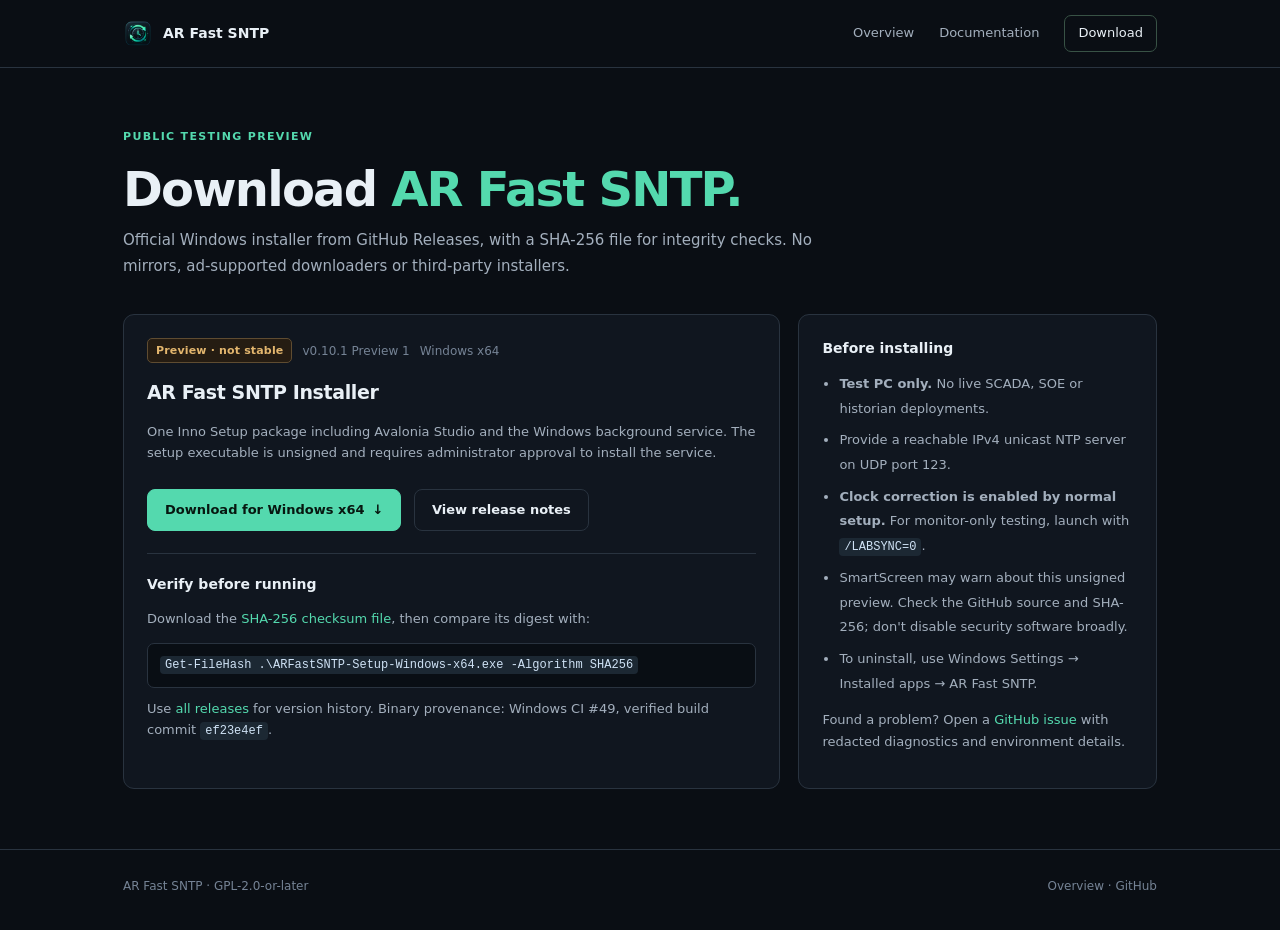
==== download.html @ f3bdbb34 "feat(site): polished responsive overview and direct-download page" ====
<!doctype html>
<html lang="en"><head><meta charset="utf-8"><meta name="viewport" content="width=device-width,initial-scale=1">
<meta name="theme-color" content="#0a0e14"><meta name="color-scheme" content="dark">
<meta name="description" content="Download AR Fast SNTP for Windows x64, verify the SHA-256 checksum, and see installation precautions.">
<title>Download — AR Fast SNTP</title><link rel="icon" href="assets/favicon/favicon.ico" sizes="any">
<link rel="icon" type="image/png" sizes="32x32" href="assets/favicon/favicon-32x32.png"><link rel="apple-touch-icon" href="assets/favicon/apple-touch-icon.png">
<link rel="manifest" href="assets/favicon/site.webmanifest"><link rel="stylesheet" href="site.css"></head><body>
<header class="site-header"><div class="shell header-inner"><a class="brand" href="./"><img src="assets/favicon/android-chrome-192x192.png" width="30" height="30" alt="">AR Fast SNTP</a>
<nav class="nav" aria-label="Main"><a href="./">Overview</a><a href="https://github.com/masarray/arfast-sntp#readme">Documentation</a><a href="download.html" aria-current="page" class="nav-download">Download</a></nav></div></header>
<main class="shell">
<div class="page-heading"><p class="eyebrow">Public testing preview</p><h1>Download <span>AR Fast SNTP.</span></h1><p class="lead">Official Windows installer from GitHub Releases, with a SHA-256 file for integrity checks. No mirrors, ad-supported downloaders or third-party installers.</p></div>
<div class="download-grid"><section class="download-panel" aria-labelledby="release">
<div class="release-meta"><span class="pill">Preview · not stable</span><span>v0.10.1 Preview 1</span><span>Windows x64</span></div>
<h2 id="release">AR Fast SNTP Installer</h2><p>One Inno Setup package including Avalonia Studio and the Windows background service. The setup executable is unsigned and requires administrator approval to install the service.</p>
<a class="btn primary" href="https://github.com/masarray/arfast-sntp/releases/download/v0.10.1-preview.1/ARFastSNTP-Setup-Windows-x64.exe" download>Download for Windows x64 <span aria-hidden="true">↓</span></a>
<a class="btn secondary" href="https://github.com/masarray/arfast-sntp/releases/tag/v0.10.1-preview.1">View release notes</a>
<div class="checksums"><h3>Verify before running</h3><p>Download the <a href="https://github.com/masarray/arfast-sntp/releases/download/v0.10.1-preview.1/ARFastSNTP-Setup-Windows-x64.exe.sha256">SHA-256 checksum file</a>, then compare its digest with:</p>
<pre><code>Get-FileHash .\ARFastSNTP-Setup-Windows-x64.exe -Algorithm SHA256</code></pre>
<p class="micro">Use <a href="https://github.com/masarray/arfast-sntp/releases">all releases</a> for version history. Binary provenance: Windows CI #49, verified build commit <code>ef23e4ef</code>.</p>
</div></section>
<aside class="info-panel"><h2>Before installing</h2>
<ul><li><strong>Test PC only.</strong> No live SCADA, SOE or historian deployments.</li>
<li>Provide a reachable IPv4 unicast NTP server on UDP port 123.</li>
<li><strong>Clock correction is enabled by normal setup.</strong> For monitor-only testing, launch with <code>/LABSYNC=0</code>.</li>
<li>SmartScreen may warn about this unsigned preview. Check the GitHub source and SHA-256; don't disable security software broadly.</li>
<li>To uninstall, use Windows Settings → Installed apps → AR Fast SNTP.</li>
</ul><p>Found a problem? Open a <a href="https://github.com/masarray/arfast-sntp/issues">GitHub issue</a> with redacted diagnostics and environment details.</p>
</aside></div></main>
<footer><div class="shell footer-inner"><span>AR Fast SNTP · GPL-2.0-or-later</span><span><a href="./">Overview</a> · <a href="https://github.com/masarray/arfast-sntp">GitHub</a></span></div></footer></body></html>
---- site.css ----
/* AR Fast SNTP public site — calm, compact, dependency-free */
:root{font-family:Inter,"Segoe UI",system-ui,sans-serif;color-scheme:dark;--bg:#0a0e14;--panel:#10161f;--layer:#151d27;--line:#29333f;--fg:#e9f0f6;--muted:#a3afbd;--faint:#758395;--accent:#54d9ae;--warn:#e3b66e;--r:11px}
*{box-sizing:border-box}html{scroll-behavior:smooth}body{margin:0;background:var(--bg);color:var(--fg);line-height:1.55;font-size:14px}button,input,a{font:inherit}a{color:inherit;text-decoration:none}a:focus-visible{outline:2px solid var(--accent);outline-offset:4px;border-radius:3px}img{max-width:100%}strong{font-weight:650}.shell{max-width:1090px;margin:auto;padding:0 28px}
.site-header{border-bottom:1px solid var(--line)}.header-inner{height:67px;display:flex;align-items:center;gap:25px}.brand{display:inline-flex;align-items:center;gap:10px;font-size:14px;font-weight:700;white-space:nowrap}.brand img{width:30px;height:30px;object-fit:contain}.nav{display:flex;align-items:center;gap:25px;margin-left:auto;font-size:13px;color:var(--muted)}.nav a:hover,.text-link:hover{color:var(--accent)}.nav a[aria-current=page]{color:var(--fg)}.nav .nav-download{border:1px solid #385245;color:var(--accent);padding:7px 13px;border-radius:7px}
.hero{display:grid;grid-template-columns:minmax(0,1fr) minmax(0,480px);gap:52px;align-items:center;padding:79px 0 75px}.eyebrow{font-size:11px;text-transform:uppercase;letter-spacing:.12em;font-weight:700;color:var(--accent);margin:0 0 17px}h1{font-size:clamp(31px,4.1vw,48px);font-weight:660;letter-spacing:-.037em;line-height:1.13;margin:0 0 21px}h1 span{color:var(--accent)}.lead{color:var(--muted);font-size:15px;line-height:1.7;margin:0;max-width:500px}.cta{display:flex;gap:12px;align-items:center;flex-wrap:wrap;margin:27px 0 17px}.btn{border-radius:8px;min-height:41px;display:inline-flex;align-items:center;justify-content:center;gap:8px;padding:10px 17px;font-size:13px;font-weight:650;border:1px solid var(--line);white-space:nowrap}.btn.primary{background:var(--accent);border-color:var(--accent);color:#071710}.btn.primary:hover{background:#77eac6;border-color:#77eac6}.btn.secondary{color:var(--fg);background:var(--panel)}.btn.secondary:hover{background:#1a2633;border-color:#607182}.micro{font-size:12px;color:var(--faint);margin:0}.safe{color:var(--warn)}.pill{display:inline-block;font-size:11px;color:var(--warn);border:1px solid #5f4c31;border-radius:5px;padding:3px 8px;background:#251c12;font-weight:650;letter-spacing:.015em}
.app-preview{border:1px solid #344353;border-radius:13px;background:#0d121a;box-shadow:0 24px 70px #0007;overflow:hidden;min-width:0}.preview-title{height:35px;padding:0 13px;border-bottom:1px solid #2a323d;display:flex;align-items:center;gap:8px;font-size:11px;color:#adb9c9}.preview-title img{width:16px;height:16px}.window-dots{margin-left:auto;font-size:10px;color:#697887;letter-spacing:.25em}.preview-content{padding:15px}.preview-top{display:flex;align-items:center;gap:9px;color:#8394a8;font-size:11px;margin-bottom:15px}.preview-time{font:650 14px Consolas,monospace;color:white}.divider{height:17px;border-left:1px solid #46515f;margin:0 3px}.green{color:var(--accent)}.prev-panel{background:var(--panel);border-radius:9px;padding:12px}.prev-panel h2{font-size:12px;font-weight:650;margin:0 0 11px}.preview-table{width:100%;border-collapse:collapse;text-align:left;font-size:10px;white-space:nowrap}.preview-table th{color:#9aafc7;background:#1a2531;font-weight:550;padding:9px 6px}.preview-table td{padding:11px 6px;border-bottom:1px solid #ffffff08}.preview-table tr:last-child td{border-bottom:0}.preview-table th:last-child,.preview-table td:last-child{text-align:right}.dot{display:inline-block;width:7px;height:7px;background:var(--accent);border-radius:50%;margin-right:4px}.preview-history{border-top:1px solid #263441;color:#879aaf;padding:10px 5px 1px;margin-top:13px;font-size:11px}
section.strip{border-top:1px solid var(--line);padding:36px 0 48px}h2.section-title{font-size:18px;letter-spacing:-.02em;font-weight:650;margin:0 0 20px}.features{display:grid;grid-template-columns:repeat(3,minmax(0,1fr));gap:20px}.feature{border-left:2px solid #2d4d44;padding:0 0 0 15px}.feature h3{font-size:14px;margin:0 0 7px;font-weight:650}.feature p{margin:0;color:var(--muted);font-size:13px}.fine-print{font-size:12px;color:var(--muted);border-top:1px solid var(--line);padding:20px 0;display:flex;gap:18px;align-items:flex-start}.fine-print p{margin:0}.warn-symbol{color:var(--warn);font-size:16px}
footer{border-top:1px solid var(--line);padding:27px 0 34px}.footer-inner{display:flex;flex-wrap:wrap;gap:14px;justify-content:space-between;color:var(--faint);font-size:12px}.footer-inner a:hover{color:var(--accent)}
.page-heading{padding:60px 0 35px;max-width:740px}.page-heading h1{margin-bottom:12px}.page-heading .lead{max-width:690px}.download-grid{display:grid;grid-template-columns:minmax(0,1.65fr) minmax(255px,.9fr);gap:18px;padding-bottom:60px}.download-panel,.info-panel{border:1px solid var(--line);background:var(--panel);border-radius:var(--r);padding:23px}.release-meta{display:flex;flex-wrap:wrap;gap:10px;align-items:center;color:var(--faint);font-size:12px}.download-panel h2{font-size:19px;font-weight:650;letter-spacing:-.02em;margin:15px 0 9px}.download-panel p,.info-panel p{color:var(--muted);font-size:13px;line-height:1.65}.download-panel .btn{margin-top:12px}.download-panel .secondary{margin-left:8px}.checksums{padding-top:20px;margin-top:22px;border-top:1px solid var(--line)}.checksums h3,.info-panel h2{font-size:14px;font-weight:650;margin:0 0 12px}.checksums code,.info-panel code{font-family:Consolas,monospace;font-size:12px;background:#1c2833;color:#cfe2f5;border-radius:4px;padding:2px 5px;overflow-wrap:anywhere}.checksums pre{margin:10px 0;padding:12px;background:#090e14;border:1px solid var(--line);border-radius:7px;overflow-x:auto;white-space:pre-wrap;color:#d7e5f0;font-size:12px}.info-panel ul{margin:0;padding-left:17px;color:var(--muted);font-size:13px;line-height:1.9}.info-panel li+li{margin-top:7px}.info-panel a,.checksums a{color:var(--accent)}
@media(max-width:900px){.hero{grid-template-columns:1fr;gap:35px;padding:60px 0}.app-preview{max-width:600px}.features{gap:13px}.download-grid{grid-template-columns:1fr}.info-panel{order:2}}
@media(max-width:650px){.shell{padding:0 18px}.header-inner{height:auto;min-height:61px;flex-wrap:wrap;padding-top:10px;padding-bottom:10px;gap:10px}.nav{gap:13px;font-size:12px}.nav .nav-download{padding:5px 8px}.hero{padding:48px 0}.features{grid-template-columns:1fr;gap:20px}.app-preview{overflow-x:auto}.preview-content{min-width:420px}.download-panel,.info-panel{padding:17px}.download-panel .btn{display:flex;width:100%}.download-panel .secondary{margin:9px 0 0}.page-heading{padding-top:47px}.fine-print{gap:10px}}
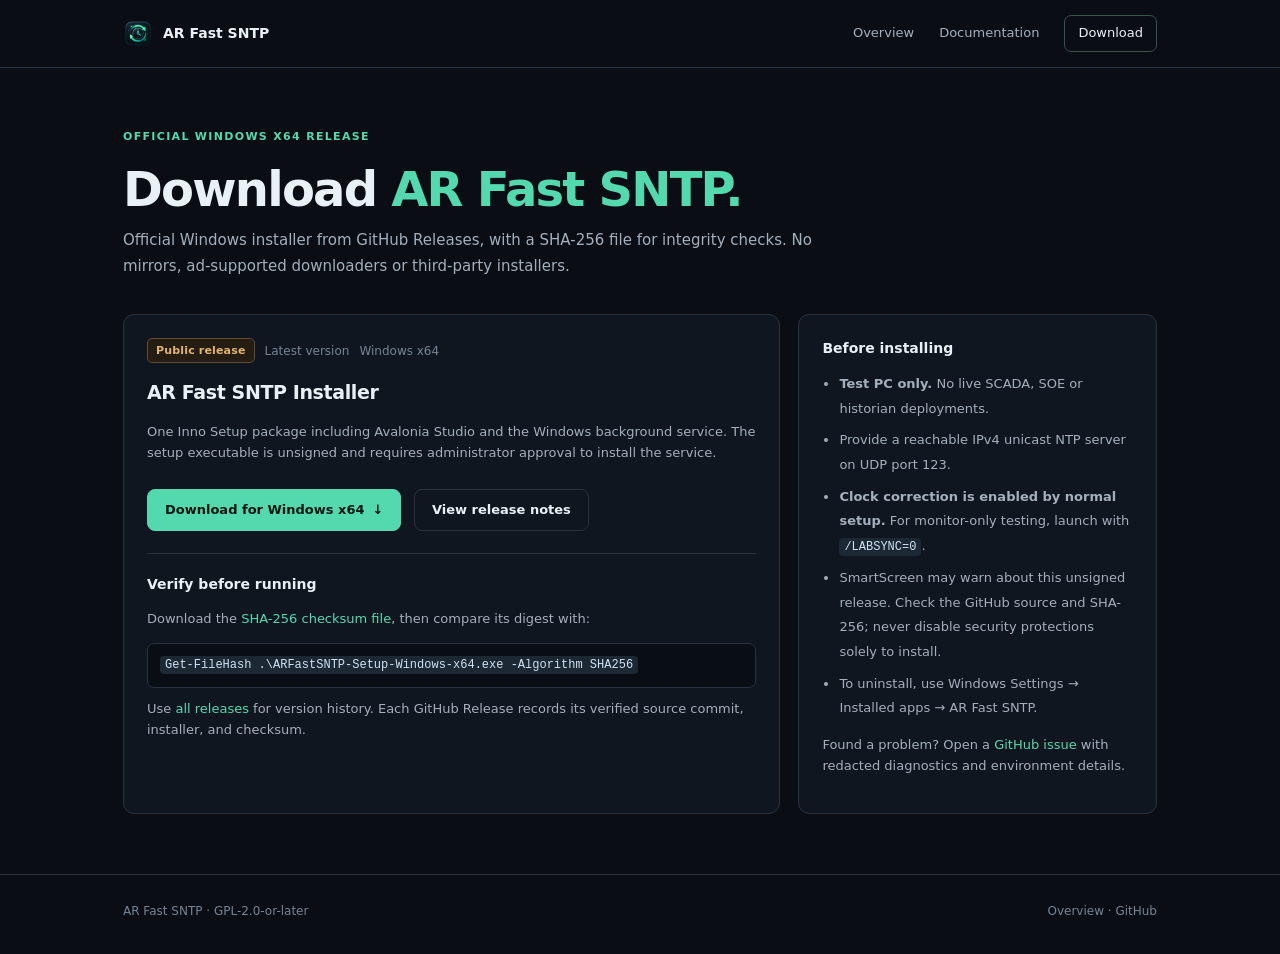
==== commit f60204d7: "release: align v0.10.2 installer, Windows file versions, documentation and latest-download links" ====
--- a/download.html
+++ b/download.html
@@ -4,25 +4,25 @@
 <meta name="description" content="Download AR Fast SNTP for Windows x64, verify the SHA-256 checksum, and see installation precautions.">
 <title>Download — AR Fast SNTP</title><link rel="icon" href="assets/favicon/favicon.ico" sizes="any">
 <link rel="icon" type="image/png" sizes="32x32" href="assets/favicon/favicon-32x32.png"><link rel="apple-touch-icon" href="assets/favicon/apple-touch-icon.png">
-<link rel="manifest" href="assets/favicon/site.webmanifest"><link rel="stylesheet" href="site.css"></head><body>
+<link rel="manifest" href="assets/favicon/site.webmanifest"><link rel="stylesheet" href="site.css"><script defer src="release.js"></script></head><body>
 <header class="site-header"><div class="shell header-inner"><a class="brand" href="./"><img src="assets/favicon/android-chrome-192x192.png" width="30" height="30" alt="">AR Fast SNTP</a>
 <nav class="nav" aria-label="Main"><a href="./">Overview</a><a href="https://github.com/masarray/arfast-sntp#readme">Documentation</a><a href="download.html" aria-current="page" class="nav-download">Download</a></nav></div></header>
 <main class="shell">
-<div class="page-heading"><p class="eyebrow">Public testing preview</p><h1>Download <span>AR Fast SNTP.</span></h1><p class="lead">Official Windows installer from GitHub Releases, with a SHA-256 file for integrity checks. No mirrors, ad-supported downloaders or third-party installers.</p></div>
+<div class="page-heading"><p class="eyebrow">Official Windows x64 release</p><h1>Download <span>AR Fast SNTP.</span></h1><p class="lead">Official Windows installer from GitHub Releases, with a SHA-256 file for integrity checks. No mirrors, ad-supported downloaders or third-party installers.</p></div>
 <div class="download-grid"><section class="download-panel" aria-labelledby="release">
-<div class="release-meta"><span class="pill">Preview · not stable</span><span>v0.10.1 Preview 1</span><span>Windows x64</span></div>
+<div class="release-meta"><span class="pill">Public release</span><span data-release-version>Latest version</span><span>Windows x64</span></div>
 <h2 id="release">AR Fast SNTP Installer</h2><p>One Inno Setup package including Avalonia Studio and the Windows background service. The setup executable is unsigned and requires administrator approval to install the service.</p>
-<a class="btn primary" href="https://github.com/masarray/arfast-sntp/releases/download/v0.10.1-preview.1/ARFastSNTP-Setup-Windows-x64.exe" download>Download for Windows x64 <span aria-hidden="true">↓</span></a>
-<a class="btn secondary" href="https://github.com/masarray/arfast-sntp/releases/tag/v0.10.1-preview.1">View release notes</a>
-<div class="checksums"><h3>Verify before running</h3><p>Download the <a href="https://github.com/masarray/arfast-sntp/releases/download/v0.10.1-preview.1/ARFastSNTP-Setup-Windows-x64.exe.sha256">SHA-256 checksum file</a>, then compare its digest with:</p>
+<a class="btn primary" href="https://github.com/masarray/arfast-sntp/releases/latest/download/ARFastSNTP-Setup-Windows-x64.exe" data-release-asset="installer">Download for Windows x64 <span aria-hidden="true">↓</span></a>
+<a class="btn secondary" href="https://github.com/masarray/arfast-sntp/releases/latest" data-release-notes>View release notes</a>
+<div class="checksums"><h3>Verify before running</h3><p>Download the <a href="https://github.com/masarray/arfast-sntp/releases/latest/download/ARFastSNTP-Setup-Windows-x64.exe.sha256" data-release-asset="checksum">SHA-256 checksum file</a>, then compare its digest with:</p>
 <pre><code>Get-FileHash .\ARFastSNTP-Setup-Windows-x64.exe -Algorithm SHA256</code></pre>
-<p class="micro">Use <a href="https://github.com/masarray/arfast-sntp/releases">all releases</a> for version history. Binary provenance: Windows CI #49, verified build commit <code>ef23e4ef</code>.</p>
+<p class="micro">Use <a href="https://github.com/masarray/arfast-sntp/releases">all releases</a> for version history. Each GitHub Release records its verified source commit, installer, and checksum. <span data-release-size></span></p>
 </div></section>
 <aside class="info-panel"><h2>Before installing</h2>
 <ul><li><strong>Test PC only.</strong> No live SCADA, SOE or historian deployments.</li>
 <li>Provide a reachable IPv4 unicast NTP server on UDP port 123.</li>
 <li><strong>Clock correction is enabled by normal setup.</strong> For monitor-only testing, launch with <code>/LABSYNC=0</code>.</li>
-<li>SmartScreen may warn about this unsigned preview. Check the GitHub source and SHA-256; don't disable security software broadly.</li>
+<li>SmartScreen may warn about this unsigned release. Check the GitHub source and SHA-256; never disable security protections solely to install.</li>
 <li>To uninstall, use Windows Settings → Installed apps → AR Fast SNTP.</li>
 </ul><p>Found a problem? Open a <a href="https://github.com/masarray/arfast-sntp/issues">GitHub issue</a> with redacted diagnostics and environment details.</p>
 </aside></div></main>
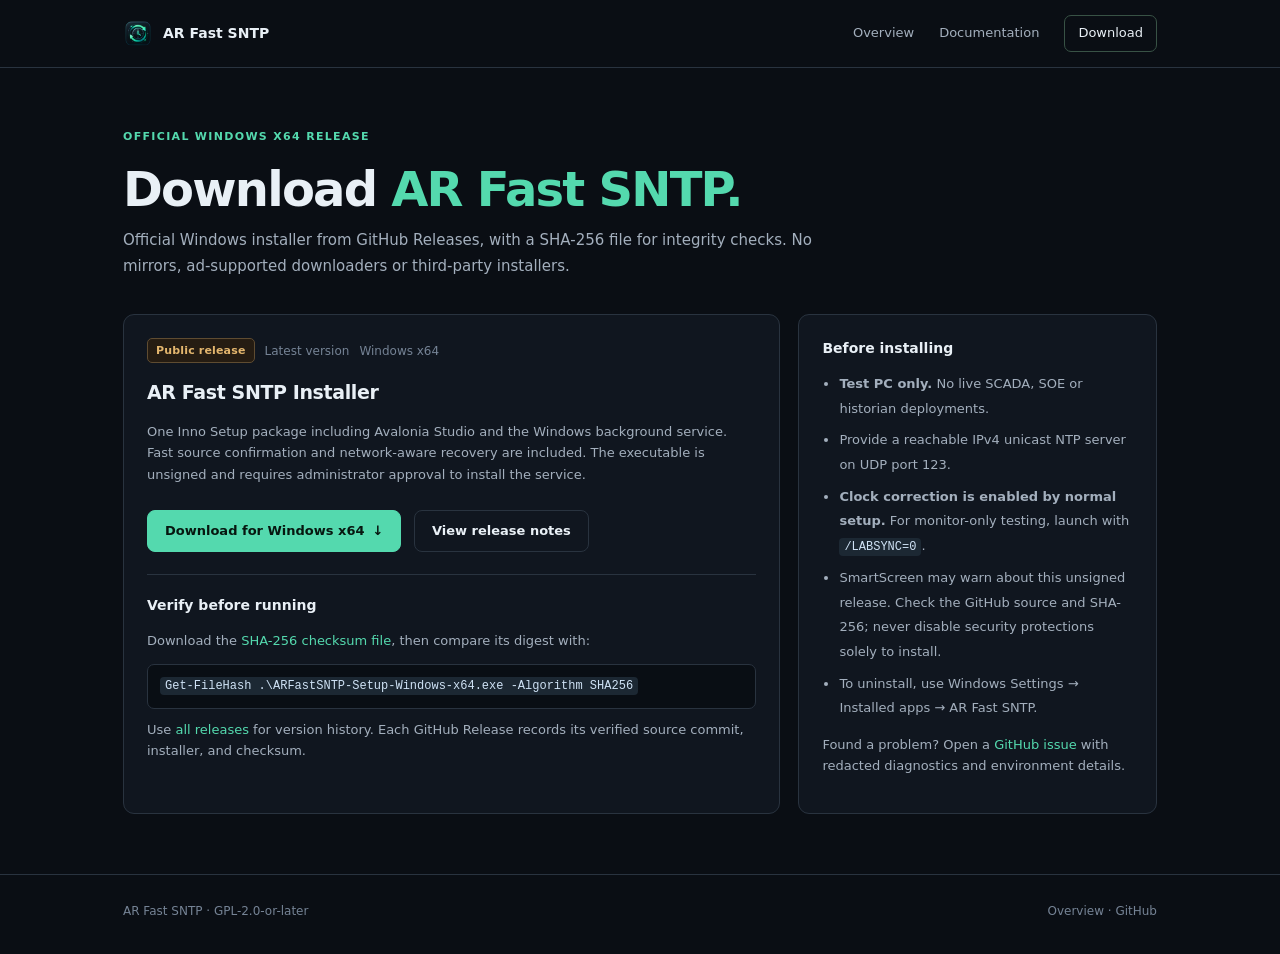
==== commit 07830426: "release(v0.10.3): retain accepted fast NTP engine, align Inno/Windows versions and public docs" ====
--- a/download.html
+++ b/download.html
@@ -11,7 +11,7 @@
 <div class="page-heading"><p class="eyebrow">Official Windows x64 release</p><h1>Download <span>AR Fast SNTP.</span></h1><p class="lead">Official Windows installer from GitHub Releases, with a SHA-256 file for integrity checks. No mirrors, ad-supported downloaders or third-party installers.</p></div>
 <div class="download-grid"><section class="download-panel" aria-labelledby="release">
 <div class="release-meta"><span class="pill">Public release</span><span data-release-version>Latest version</span><span>Windows x64</span></div>
-<h2 id="release">AR Fast SNTP Installer</h2><p>One Inno Setup package including Avalonia Studio and the Windows background service. The setup executable is unsigned and requires administrator approval to install the service.</p>
+<h2 id="release">AR Fast SNTP Installer</h2><p>One Inno Setup package including Avalonia Studio and the Windows background service. Fast source confirmation and network-aware recovery are included. The executable is unsigned and requires administrator approval to install the service.</p>
 <a class="btn primary" href="https://github.com/masarray/arfast-sntp/releases/latest/download/ARFastSNTP-Setup-Windows-x64.exe" data-release-asset="installer">Download for Windows x64 <span aria-hidden="true">↓</span></a>
 <a class="btn secondary" href="https://github.com/masarray/arfast-sntp/releases/latest" data-release-notes>View release notes</a>
 <div class="checksums"><h3>Verify before running</h3><p>Download the <a href="https://github.com/masarray/arfast-sntp/releases/latest/download/ARFastSNTP-Setup-Windows-x64.exe.sha256" data-release-asset="checksum">SHA-256 checksum file</a>, then compare its digest with:</p>
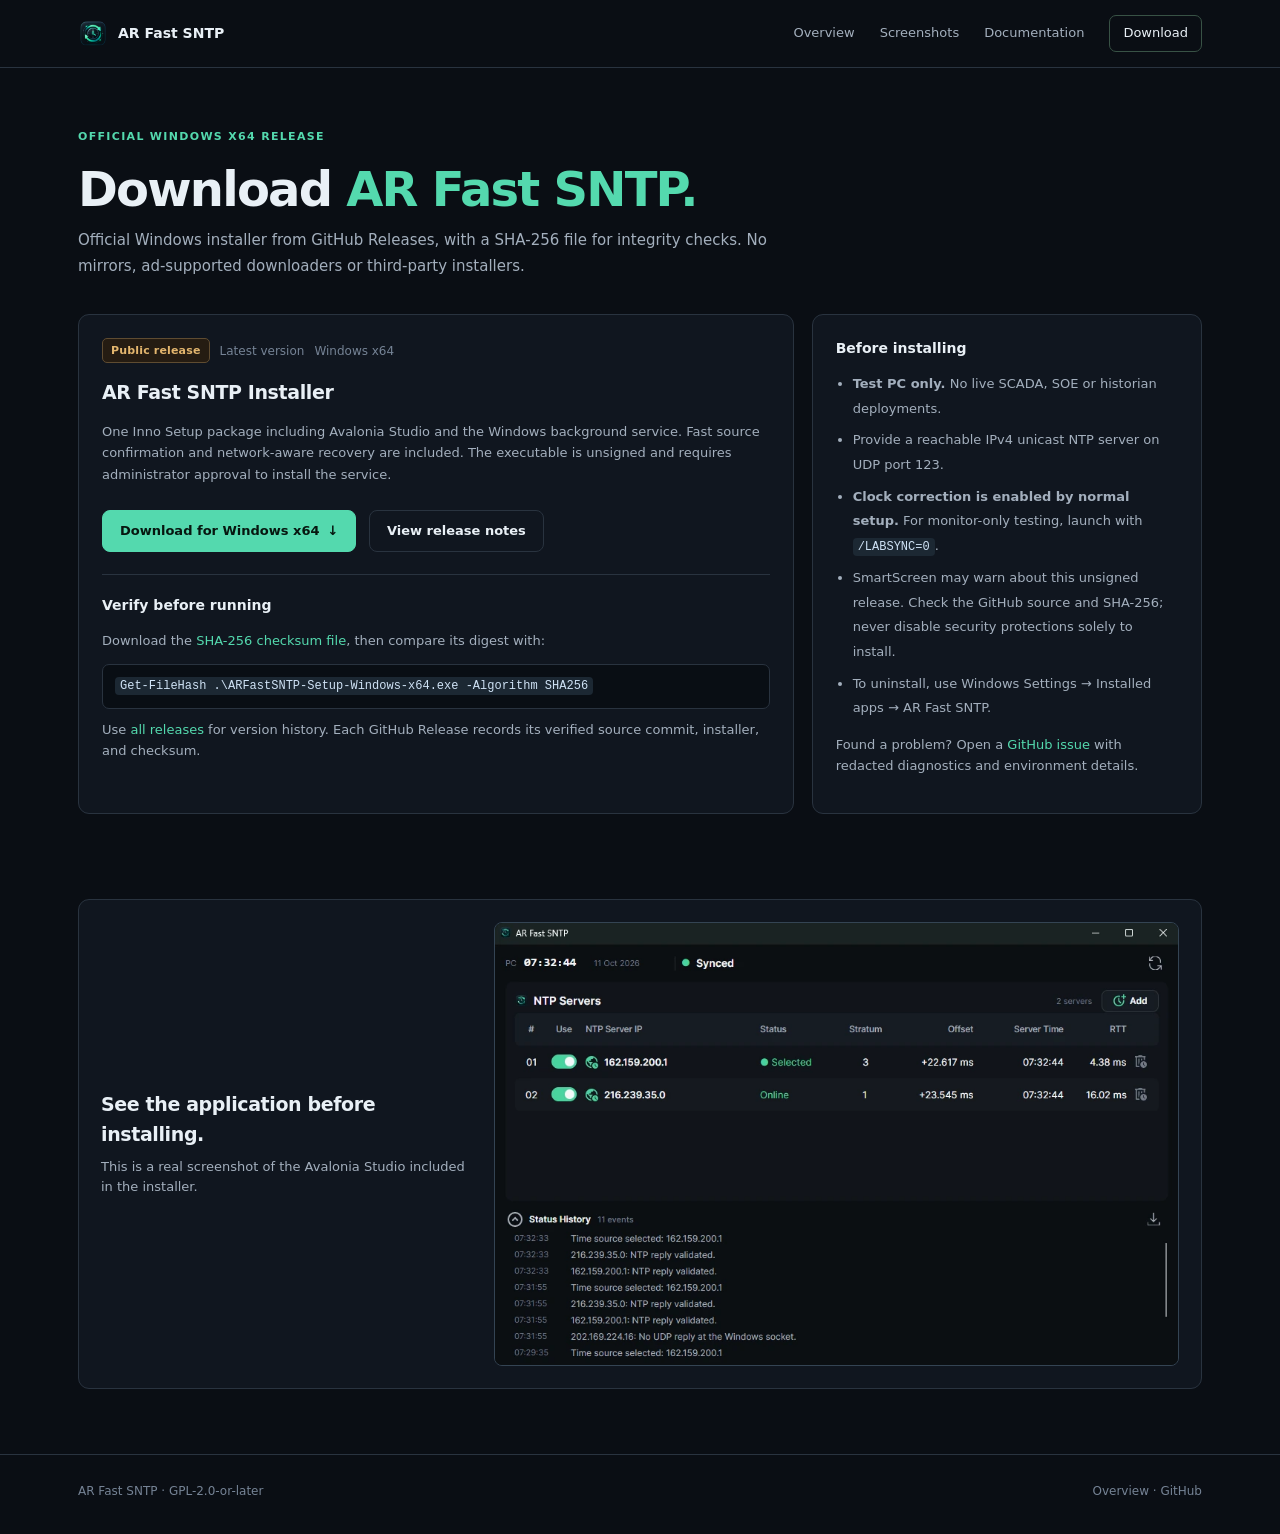
==== commit f663537a: "feat(site): showcase real Studio screenshots with responsive, accessible SEO-ready pages" ====
--- a/download.html
+++ b/download.html
@@ -2,12 +2,23 @@
 <html lang="en"><head><meta charset="utf-8"><meta name="viewport" content="width=device-width,initial-scale=1">
 <meta name="theme-color" content="#0a0e14"><meta name="color-scheme" content="dark">
 <meta name="description" content="Download AR Fast SNTP for Windows x64, verify the SHA-256 checksum, and see installation precautions.">
-<title>Download — AR Fast SNTP</title><link rel="icon" href="assets/favicon/favicon.ico" sizes="any">
+
+<link rel="canonical" href="https://masarray.github.io/arfast-sntp/download.html">
+<meta name="robots" content="index,follow">
+<meta property="og:type" content="website">
+<meta property="og:site_name" content="AR Fast SNTP">
+<meta property="og:title" content="Download AR Fast SNTP for Windows">
+<meta property="og:description" content="One official Inno Setup EXE, SHA-256 checksum and transparent safety notes.">
+<meta property="og:url" content="https://masarray.github.io/arfast-sntp/download.html">
+<meta property="og:image" content="https://masarray.github.io/arfast-sntp/assets/screenshot/Screenshot%202026-10-11%20073259.webp">
+<meta property="og:image:alt" content="Actual AR Fast SNTP Studio with two NTP sources and expanded event history">
+<meta name="twitter:card" content="summary_large_image">
+<title>Download AR Fast SNTP — Official Windows Installer</title><link rel="icon" href="assets/favicon/favicon.ico" sizes="any">
 <link rel="icon" type="image/png" sizes="32x32" href="assets/favicon/favicon-32x32.png"><link rel="apple-touch-icon" href="assets/favicon/apple-touch-icon.png">
-<link rel="manifest" href="assets/favicon/site.webmanifest"><link rel="stylesheet" href="site.css"><script defer src="release.js"></script></head><body>
+<link rel="manifest" href="assets/favicon/site.webmanifest"><link rel="stylesheet" href="site.css"><script defer src="release.js"></script></head><body><a class="skip-link" href="#main">Skip to content</a>
 <header class="site-header"><div class="shell header-inner"><a class="brand" href="./"><img src="assets/favicon/android-chrome-192x192.png" width="30" height="30" alt="">AR Fast SNTP</a>
-<nav class="nav" aria-label="Main"><a href="./">Overview</a><a href="https://github.com/masarray/arfast-sntp#readme">Documentation</a><a href="download.html" aria-current="page" class="nav-download">Download</a></nav></div></header>
-<main class="shell">
+<nav class="nav" aria-label="Main"><a href="./">Overview</a><a href="./#screenshots">Screenshots</a><a href="https://github.com/masarray/arfast-sntp#readme">Documentation</a><a href="download.html" aria-current="page" class="nav-download">Download</a></nav></div></header>
+<main class="shell" id="main">
 <div class="page-heading"><p class="eyebrow">Official Windows x64 release</p><h1>Download <span>AR Fast SNTP.</span></h1><p class="lead">Official Windows installer from GitHub Releases, with a SHA-256 file for integrity checks. No mirrors, ad-supported downloaders or third-party installers.</p></div>
 <div class="download-grid"><section class="download-panel" aria-labelledby="release">
 <div class="release-meta"><span class="pill">Public release</span><span data-release-version>Latest version</span><span>Windows x64</span></div>
@@ -25,5 +36,7 @@
 <li>SmartScreen may warn about this unsigned release. Check the GitHub source and SHA-256; never disable security protections solely to install.</li>
 <li>To uninstall, use Windows Settings → Installed apps → AR Fast SNTP.</li>
 </ul><p>Found a problem? Open a <a href="https://github.com/masarray/arfast-sntp/issues">GitHub issue</a> with redacted diagnostics and environment details.</p>
-</aside></div></main>
+</aside></div>
+<section class="download-screenshot" aria-label="Actual Windows Studio preview"><div><h2>See the application before installing.</h2><p>This is a real screenshot of the Avalonia Studio included in the installer.</p></div><a href="assets/screenshot/Screenshot%202026-10-11%20073259.webp" target="_blank" rel="noopener" aria-label="View full-size real AR Fast SNTP Studio screenshot"><img src="assets/screenshot/Screenshot%202026-10-11%20073259.webp" width="920" height="600" loading="lazy" decoding="async" alt="Actual Windows Studio showing time source health and expanded Status History."></a></section>
+</main>
 <footer><div class="shell footer-inner"><span>AR Fast SNTP · GPL-2.0-or-later</span><span><a href="./">Overview</a> · <a href="https://github.com/masarray/arfast-sntp">GitHub</a></span></div></footer></body></html>
--- a/site.css
+++ b/site.css
@@ -3,9 +3,37 @@
 *{box-sizing:border-box}html{scroll-behavior:smooth}body{margin:0;background:var(--bg);color:var(--fg);line-height:1.55;font-size:14px}button,input,a{font:inherit}a{color:inherit;text-decoration:none}a:focus-visible{outline:2px solid var(--accent);outline-offset:4px;border-radius:3px}img{max-width:100%}strong{font-weight:650}.shell{max-width:1090px;margin:auto;padding:0 28px}
 .site-header{border-bottom:1px solid var(--line)}.header-inner{height:67px;display:flex;align-items:center;gap:25px}.brand{display:inline-flex;align-items:center;gap:10px;font-size:14px;font-weight:700;white-space:nowrap}.brand img{width:30px;height:30px;object-fit:contain}.nav{display:flex;align-items:center;gap:25px;margin-left:auto;font-size:13px;color:var(--muted)}.nav a:hover,.text-link:hover{color:var(--accent)}.nav a[aria-current=page]{color:var(--fg)}.nav .nav-download{border:1px solid #385245;color:var(--accent);padding:7px 13px;border-radius:7px}
 .hero{display:grid;grid-template-columns:minmax(0,1fr) minmax(0,480px);gap:52px;align-items:center;padding:79px 0 75px}.eyebrow{font-size:11px;text-transform:uppercase;letter-spacing:.12em;font-weight:700;color:var(--accent);margin:0 0 17px}h1{font-size:clamp(31px,4.1vw,48px);font-weight:660;letter-spacing:-.037em;line-height:1.13;margin:0 0 21px}h1 span{color:var(--accent)}.lead{color:var(--muted);font-size:15px;line-height:1.7;margin:0;max-width:500px}.cta{display:flex;gap:12px;align-items:center;flex-wrap:wrap;margin:27px 0 17px}.btn{border-radius:8px;min-height:41px;display:inline-flex;align-items:center;justify-content:center;gap:8px;padding:10px 17px;font-size:13px;font-weight:650;border:1px solid var(--line);white-space:nowrap}.btn.primary{background:var(--accent);border-color:var(--accent);color:#071710}.btn.primary:hover{background:#77eac6;border-color:#77eac6}.btn.secondary{color:var(--fg);background:var(--panel)}.btn.secondary:hover{background:#1a2633;border-color:#607182}.micro{font-size:12px;color:var(--faint);margin:0}.safe{color:var(--warn)}.pill{display:inline-block;font-size:11px;color:var(--warn);border:1px solid #5f4c31;border-radius:5px;padding:3px 8px;background:#251c12;font-weight:650;letter-spacing:.015em}
-.app-preview{border:1px solid #344353;border-radius:13px;background:#0d121a;box-shadow:0 24px 70px #0007;overflow:hidden;min-width:0}.preview-title{height:35px;padding:0 13px;border-bottom:1px solid #2a323d;display:flex;align-items:center;gap:8px;font-size:11px;color:#adb9c9}.preview-title img{width:16px;height:16px}.window-dots{margin-left:auto;font-size:10px;color:#697887;letter-spacing:.25em}.preview-content{padding:15px}.preview-top{display:flex;align-items:center;gap:9px;color:#8394a8;font-size:11px;margin-bottom:15px}.preview-time{font:650 14px Consolas,monospace;color:white}.divider{height:17px;border-left:1px solid #46515f;margin:0 3px}.green{color:var(--accent)}.prev-panel{background:var(--panel);border-radius:9px;padding:12px}.prev-panel h2{font-size:12px;font-weight:650;margin:0 0 11px}.preview-table{width:100%;border-collapse:collapse;text-align:left;font-size:10px;white-space:nowrap}.preview-table th{color:#9aafc7;background:#1a2531;font-weight:550;padding:9px 6px}.preview-table td{padding:11px 6px;border-bottom:1px solid #ffffff08}.preview-table tr:last-child td{border-bottom:0}.preview-table th:last-child,.preview-table td:last-child{text-align:right}.dot{display:inline-block;width:7px;height:7px;background:var(--accent);border-radius:50%;margin-right:4px}.preview-history{border-top:1px solid #263441;color:#879aaf;padding:10px 5px 1px;margin-top:13px;font-size:11px}
 section.strip{border-top:1px solid var(--line);padding:36px 0 48px}h2.section-title{font-size:18px;letter-spacing:-.02em;font-weight:650;margin:0 0 20px}.features{display:grid;grid-template-columns:repeat(3,minmax(0,1fr));gap:20px}.feature{border-left:2px solid #2d4d44;padding:0 0 0 15px}.feature h3{font-size:14px;margin:0 0 7px;font-weight:650}.feature p{margin:0;color:var(--muted);font-size:13px}.fine-print{font-size:12px;color:var(--muted);border-top:1px solid var(--line);padding:20px 0;display:flex;gap:18px;align-items:flex-start}.fine-print p{margin:0}.warn-symbol{color:var(--warn);font-size:16px}
 footer{border-top:1px solid var(--line);padding:27px 0 34px}.footer-inner{display:flex;flex-wrap:wrap;gap:14px;justify-content:space-between;color:var(--faint);font-size:12px}.footer-inner a:hover{color:var(--accent)}
 .page-heading{padding:60px 0 35px;max-width:740px}.page-heading h1{margin-bottom:12px}.page-heading .lead{max-width:690px}.download-grid{display:grid;grid-template-columns:minmax(0,1.65fr) minmax(255px,.9fr);gap:18px;padding-bottom:60px}.download-panel,.info-panel{border:1px solid var(--line);background:var(--panel);border-radius:var(--r);padding:23px}.release-meta{display:flex;flex-wrap:wrap;gap:10px;align-items:center;color:var(--faint);font-size:12px}.download-panel h2{font-size:19px;font-weight:650;letter-spacing:-.02em;margin:15px 0 9px}.download-panel p,.info-panel p{color:var(--muted);font-size:13px;line-height:1.65}.download-panel .btn{margin-top:12px}.download-panel .secondary{margin-left:8px}.checksums{padding-top:20px;margin-top:22px;border-top:1px solid var(--line)}.checksums h3,.info-panel h2{font-size:14px;font-weight:650;margin:0 0 12px}.checksums code,.info-panel code{font-family:Consolas,monospace;font-size:12px;background:#1c2833;color:#cfe2f5;border-radius:4px;padding:2px 5px;overflow-wrap:anywhere}.checksums pre{margin:10px 0;padding:12px;background:#090e14;border:1px solid var(--line);border-radius:7px;overflow-x:auto;white-space:pre-wrap;color:#d7e5f0;font-size:12px}.info-panel ul{margin:0;padding-left:17px;color:var(--muted);font-size:13px;line-height:1.9}.info-panel li+li{margin-top:7px}.info-panel a,.checksums a{color:var(--accent)}
 @media(max-width:900px){.hero{grid-template-columns:1fr;gap:35px;padding:60px 0}.app-preview{max-width:600px}.features{gap:13px}.download-grid{grid-template-columns:1fr}.info-panel{order:2}}
 @media(max-width:650px){.shell{padding:0 18px}.header-inner{height:auto;min-height:61px;flex-wrap:wrap;padding-top:10px;padding-bottom:10px;gap:10px}.nav{gap:13px;font-size:12px}.nav .nav-download{padding:5px 8px}.hero{padding:48px 0}.features{grid-template-columns:1fr;gap:20px}.app-preview{overflow-x:auto}.preview-content{min-width:420px}.download-panel,.info-panel{padding:17px}.download-panel .btn{display:flex;width:100%}.download-panel .secondary{margin:9px 0 0}.page-heading{padding-top:47px}.fine-print{gap:10px}}
+
+/* Real screenshot system — preserve app pixels and original WebP files */
+.hero{grid-template-columns:minmax(0,.82fr) minmax(0,1.18fr);gap:40px}
+.shell{max-width:1180px}
+.hero-shot{min-width:0;margin:0}
+.hero-shot a{display:block;overflow:hidden;border:1px solid #364956;border-radius:12px;box-shadow:0 25px 65px #0009;background:#10161f}
+.hero-shot img,.shot-card img,.download-screenshot img{display:block;width:100%;height:auto}
+.hero-shot figcaption{display:flex;align-items:center;gap:8px;font-size:12px;color:var(--muted);margin-top:12px}
+.screen-led{width:7px;height:7px;background:var(--accent);border-radius:50%;flex:none}
+.screenshots{padding-block:67px 73px}
+.screenshots>h2{font-size:clamp(22px,2.6vw,31px);font-weight:660;line-height:1.25;letter-spacing:-.03em;margin:0 0 10px}
+.shots-lead{color:var(--muted);max-width:620px;margin:0 0 26px}
+.shots-lead a{color:var(--accent);text-decoration:underline;text-underline-offset:3px}
+.shot-grid{display:grid;grid-template-columns:repeat(3,minmax(0,1fr));gap:17px}
+.shot-card{margin:0;min-width:0;border:1px solid var(--line);border-radius:11px;overflow:hidden;background:var(--panel)}
+.shot-card>a{display:block;overflow:hidden;background:#0b1118}
+.shot-card figcaption{display:flex;flex-direction:column;gap:5px;padding:15px 17px 19px}
+.shot-card strong{font-size:13px}
+.shot-card span{font-size:12px;color:var(--muted)}
+.download-screenshot{display:grid;grid-template-columns:minmax(0,.7fr) minmax(0,1.3fr);align-items:center;gap:24px;margin:25px 0 65px;border:1px solid var(--line);padding:22px;border-radius:11px;background:var(--panel)}
+.download-screenshot h2{font-size:19px;letter-spacing:-.02em;margin:0 0 8px}
+.download-screenshot p{font-size:13px;color:var(--muted);margin:0}
+.download-screenshot a{display:block;overflow:hidden;border:1px solid #344453;border-radius:8px}
+.skip-link{position:absolute;top:-75px;left:15px;z-index:100;background:var(--accent);color:#081712;padding:10px 15px;border-radius:5px}
+.skip-link:focus{top:10px}
+a:focus-visible{outline:2px solid var(--accent);outline-offset:4px}
+@media(max-width:900px){.hero,.download-screenshot{grid-template-columns:1fr}.hero-shot{max-width:790px}.download-screenshot{max-width:840px}.shot-grid{grid-template-columns:repeat(2,minmax(0,1fr))}}
+@media(max-width:650px){.shot-grid{grid-template-columns:1fr}.screenshots{padding-block:45px 52px}.download-screenshot{padding:17px;margin-bottom:50px}.hero-shot figcaption{font-size:11px}.nav{flex-wrap:wrap}}
+@media(prefers-reduced-motion:reduce){html{scroll-behavior:auto}}
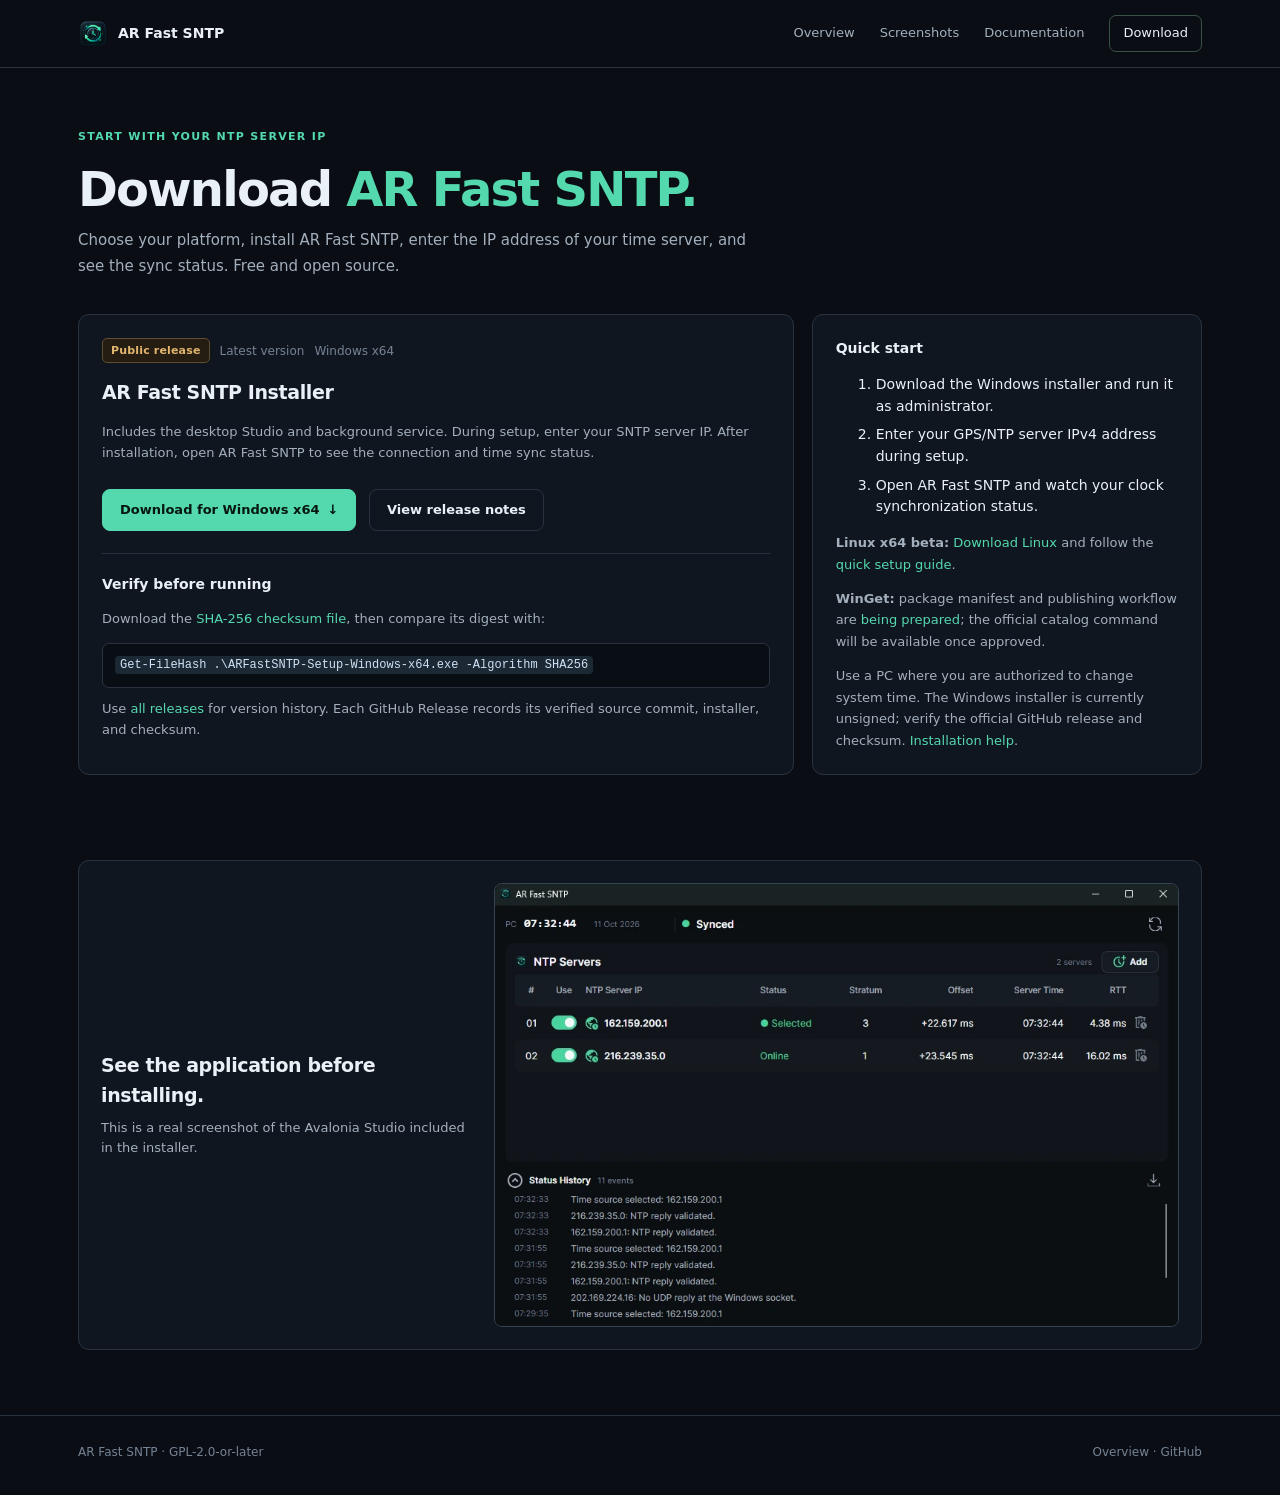
==== commit f8a1e402: "docs: make website and README engineer-first with simple Windows/Linux onboarding" ====
--- a/download.html
+++ b/download.html
@@ -1,41 +1,41 @@
 <!doctype html>
 <html lang="en"><head><meta charset="utf-8"><meta name="viewport" content="width=device-width,initial-scale=1">
 <meta name="theme-color" content="#0a0e14"><meta name="color-scheme" content="dark">
-<meta name="description" content="Download AR Fast SNTP for Windows x64, verify the SHA-256 checksum, and see installation precautions.">
+<meta name="description" content="Download AR Fast SNTP or Linux. Enter your NTP/SNTP server IP and get started.">
 
 <link rel="canonical" href="https://masarray.github.io/arfast-sntp/download.html">
 <meta name="robots" content="index,follow">
 <meta property="og:type" content="website">
 <meta property="og:site_name" content="AR Fast SNTP">
 <meta property="og:title" content="Download AR Fast SNTP for Windows">
-<meta property="og:description" content="One official Inno Setup EXE, SHA-256 checksum and transparent safety notes.">
+<meta property="og:description" content="One Windows installer, plus an experimental Linux build. Free and open source.">
 <meta property="og:url" content="https://masarray.github.io/arfast-sntp/download.html">
 <meta property="og:image" content="https://masarray.github.io/arfast-sntp/assets/screenshot/Screenshot%202026-10-11%20073259.webp">
 <meta property="og:image:alt" content="Actual AR Fast SNTP Studio with two NTP sources and expanded event history">
 <meta name="twitter:card" content="summary_large_image">
-<title>Download AR Fast SNTP — Official Windows Installer</title><link rel="icon" href="assets/favicon/favicon.ico" sizes="any">
+<title>Download AR Fast SNTP — Windows and Linux</title><link rel="icon" href="assets/favicon/favicon.ico" sizes="any">
 <link rel="icon" type="image/png" sizes="32x32" href="assets/favicon/favicon-32x32.png"><link rel="apple-touch-icon" href="assets/favicon/apple-touch-icon.png">
 <link rel="manifest" href="assets/favicon/site.webmanifest"><link rel="stylesheet" href="site.css"><script defer src="release.js"></script></head><body><a class="skip-link" href="#main">Skip to content</a>
 <header class="site-header"><div class="shell header-inner"><a class="brand" href="./"><img src="assets/favicon/android-chrome-192x192.png" width="30" height="30" alt="">AR Fast SNTP</a>
 <nav class="nav" aria-label="Main"><a href="./">Overview</a><a href="./#screenshots">Screenshots</a><a href="https://github.com/masarray/arfast-sntp#readme">Documentation</a><a href="download.html" aria-current="page" class="nav-download">Download</a></nav></div></header>
 <main class="shell" id="main">
-<div class="page-heading"><p class="eyebrow">Official Windows x64 release</p><h1>Download <span>AR Fast SNTP.</span></h1><p class="lead">Official Windows installer from GitHub Releases, with a SHA-256 file for integrity checks. No mirrors, ad-supported downloaders or third-party installers.</p></div>
+<div class="page-heading"><p class="eyebrow">Start with your NTP server IP</p><h1>Download <span>AR Fast SNTP.</span></h1><p class="lead">Choose your platform, install AR Fast SNTP, enter the IP address of your time server, and see the sync status. Free and open source.</p></div>
 <div class="download-grid"><section class="download-panel" aria-labelledby="release">
 <div class="release-meta"><span class="pill">Public release</span><span data-release-version>Latest version</span><span>Windows x64</span></div>
-<h2 id="release">AR Fast SNTP Installer</h2><p>One Inno Setup package including Avalonia Studio and the Windows background service. Fast source confirmation and network-aware recovery are included. The executable is unsigned and requires administrator approval to install the service.</p>
+<h2 id="release">AR Fast SNTP Installer</h2><p>Includes the desktop Studio and background service. During setup, enter your SNTP server IP. After installation, open AR Fast SNTP to see the connection and time sync status.</p>
 <a class="btn primary" href="https://github.com/masarray/arfast-sntp/releases/latest/download/ARFastSNTP-Setup-Windows-x64.exe" data-release-asset="installer">Download for Windows x64 <span aria-hidden="true">↓</span></a>
 <a class="btn secondary" href="https://github.com/masarray/arfast-sntp/releases/latest" data-release-notes>View release notes</a>
 <div class="checksums"><h3>Verify before running</h3><p>Download the <a href="https://github.com/masarray/arfast-sntp/releases/latest/download/ARFastSNTP-Setup-Windows-x64.exe.sha256" data-release-asset="checksum">SHA-256 checksum file</a>, then compare its digest with:</p>
 <pre><code>Get-FileHash .\ARFastSNTP-Setup-Windows-x64.exe -Algorithm SHA256</code></pre>
 <p class="micro">Use <a href="https://github.com/masarray/arfast-sntp/releases">all releases</a> for version history. Each GitHub Release records its verified source commit, installer, and checksum. <span data-release-size></span></p>
 </div></section>
-<aside class="info-panel"><h2>Before installing</h2>
-<ul><li><strong>Test PC only.</strong> No live SCADA, SOE or historian deployments.</li>
-<li>Provide a reachable IPv4 unicast NTP server on UDP port 123.</li>
-<li><strong>Clock correction is enabled by normal setup.</strong> For monitor-only testing, launch with <code>/LABSYNC=0</code>.</li>
-<li>SmartScreen may warn about this unsigned release. Check the GitHub source and SHA-256; never disable security protections solely to install.</li>
-<li>To uninstall, use Windows Settings → Installed apps → AR Fast SNTP.</li>
-</ul><p>Found a problem? Open a <a href="https://github.com/masarray/arfast-sntp/issues">GitHub issue</a> with redacted diagnostics and environment details.</p>
+<aside class="info-panel"><h2>Quick start</h2>
+<ol><li>Download the Windows installer and run it as administrator.</li>
+<li>Enter your GPS/NTP server IPv4 address during setup.</li>
+<li>Open AR Fast SNTP and watch your clock synchronization status.</li></ol>
+<p><strong>Linux x64 beta:</strong> <a href="https://github.com/masarray/arfast-sntp/releases/tag/linux-v0.1.0-beta.1">Download Linux</a> and follow the <a href="https://github.com/masarray/arfast-sntp/blob/main/docs/LINUX-INSTALL.md">quick setup guide</a>.</p>
+<p><strong>WinGet:</strong> package manifest and publishing workflow are <a href="https://github.com/masarray/arfast-sntp/blob/main/docs/WINGET.md">being prepared</a>; the official catalog command will be available once approved.</p>
+<p class="micro">Use a PC where you are authorized to change system time. The Windows installer is currently unsigned; verify the official GitHub release and checksum. <a href="https://github.com/masarray/arfast-sntp/blob/main/SUPPORT.md">Installation help</a>.</p>
 </aside></div>
 <section class="download-screenshot" aria-label="Actual Windows Studio preview"><div><h2>See the application before installing.</h2><p>This is a real screenshot of the Avalonia Studio included in the installer.</p></div><a href="assets/screenshot/Screenshot%202026-10-11%20073259.webp" target="_blank" rel="noopener" aria-label="View full-size real AR Fast SNTP Studio screenshot"><img src="assets/screenshot/Screenshot%202026-10-11%20073259.webp" width="920" height="600" loading="lazy" decoding="async" alt="Actual Windows Studio showing time source health and expanded Status History."></a></section>
 </main>
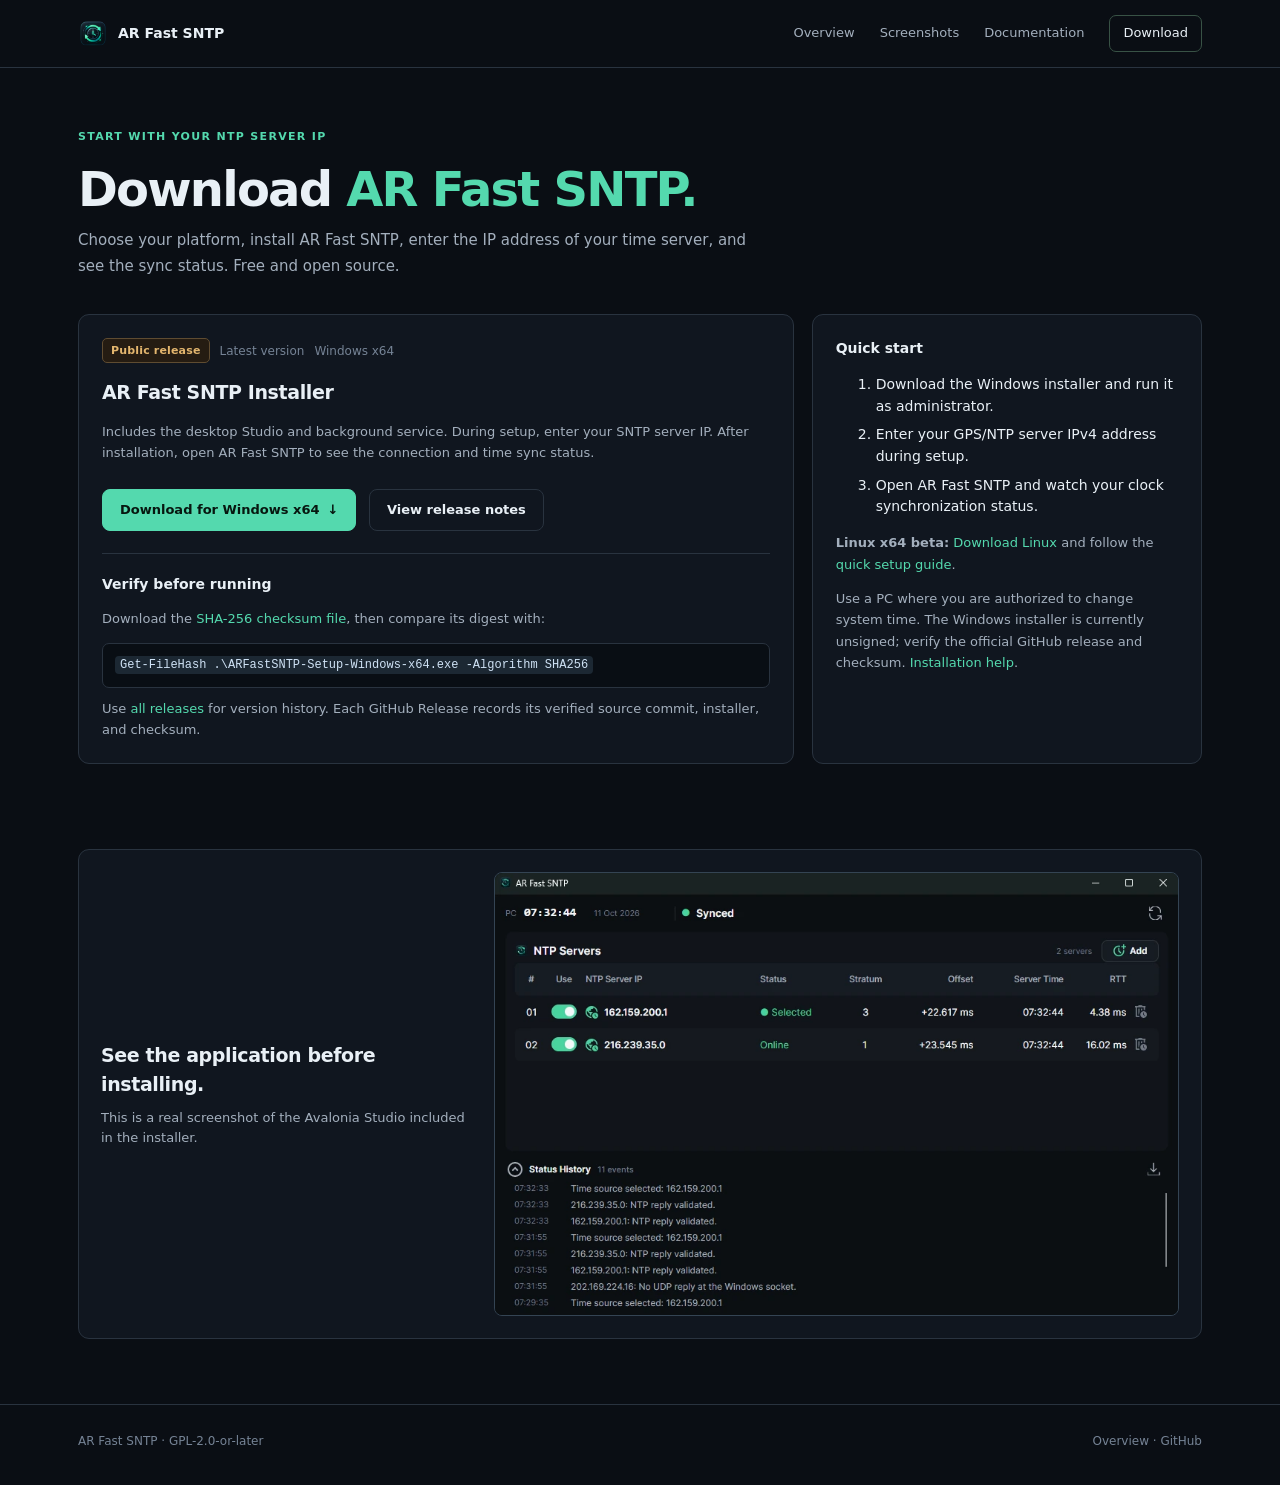
==== commit 7dbbb806: "release: stage Windows v0.10.4 with hygiene gate and user-friendly notes" ====
--- a/download.html
+++ b/download.html
@@ -34,7 +34,7 @@
 <li>Enter your GPS/NTP server IPv4 address during setup.</li>
 <li>Open AR Fast SNTP and watch your clock synchronization status.</li></ol>
 <p><strong>Linux x64 beta:</strong> <a href="https://github.com/masarray/arfast-sntp/releases/tag/linux-v0.1.0-beta.1">Download Linux</a> and follow the <a href="https://github.com/masarray/arfast-sntp/blob/main/docs/LINUX-INSTALL.md">quick setup guide</a>.</p>
-<p><strong>WinGet:</strong> package manifest and publishing workflow are <a href="https://github.com/masarray/arfast-sntp/blob/main/docs/WINGET.md">being prepared</a>; the official catalog command will be available once approved.</p>
+
 <p class="micro">Use a PC where you are authorized to change system time. The Windows installer is currently unsigned; verify the official GitHub release and checksum. <a href="https://github.com/masarray/arfast-sntp/blob/main/SUPPORT.md">Installation help</a>.</p>
 </aside></div>
 <section class="download-screenshot" aria-label="Actual Windows Studio preview"><div><h2>See the application before installing.</h2><p>This is a real screenshot of the Avalonia Studio included in the installer.</p></div><a href="assets/screenshot/Screenshot%202026-10-11%20073259.webp" target="_blank" rel="noopener" aria-label="View full-size real AR Fast SNTP Studio screenshot"><img src="assets/screenshot/Screenshot%202026-10-11%20073259.webp" width="920" height="600" loading="lazy" decoding="async" alt="Actual Windows Studio showing time source health and expanded Status History."></a></section>
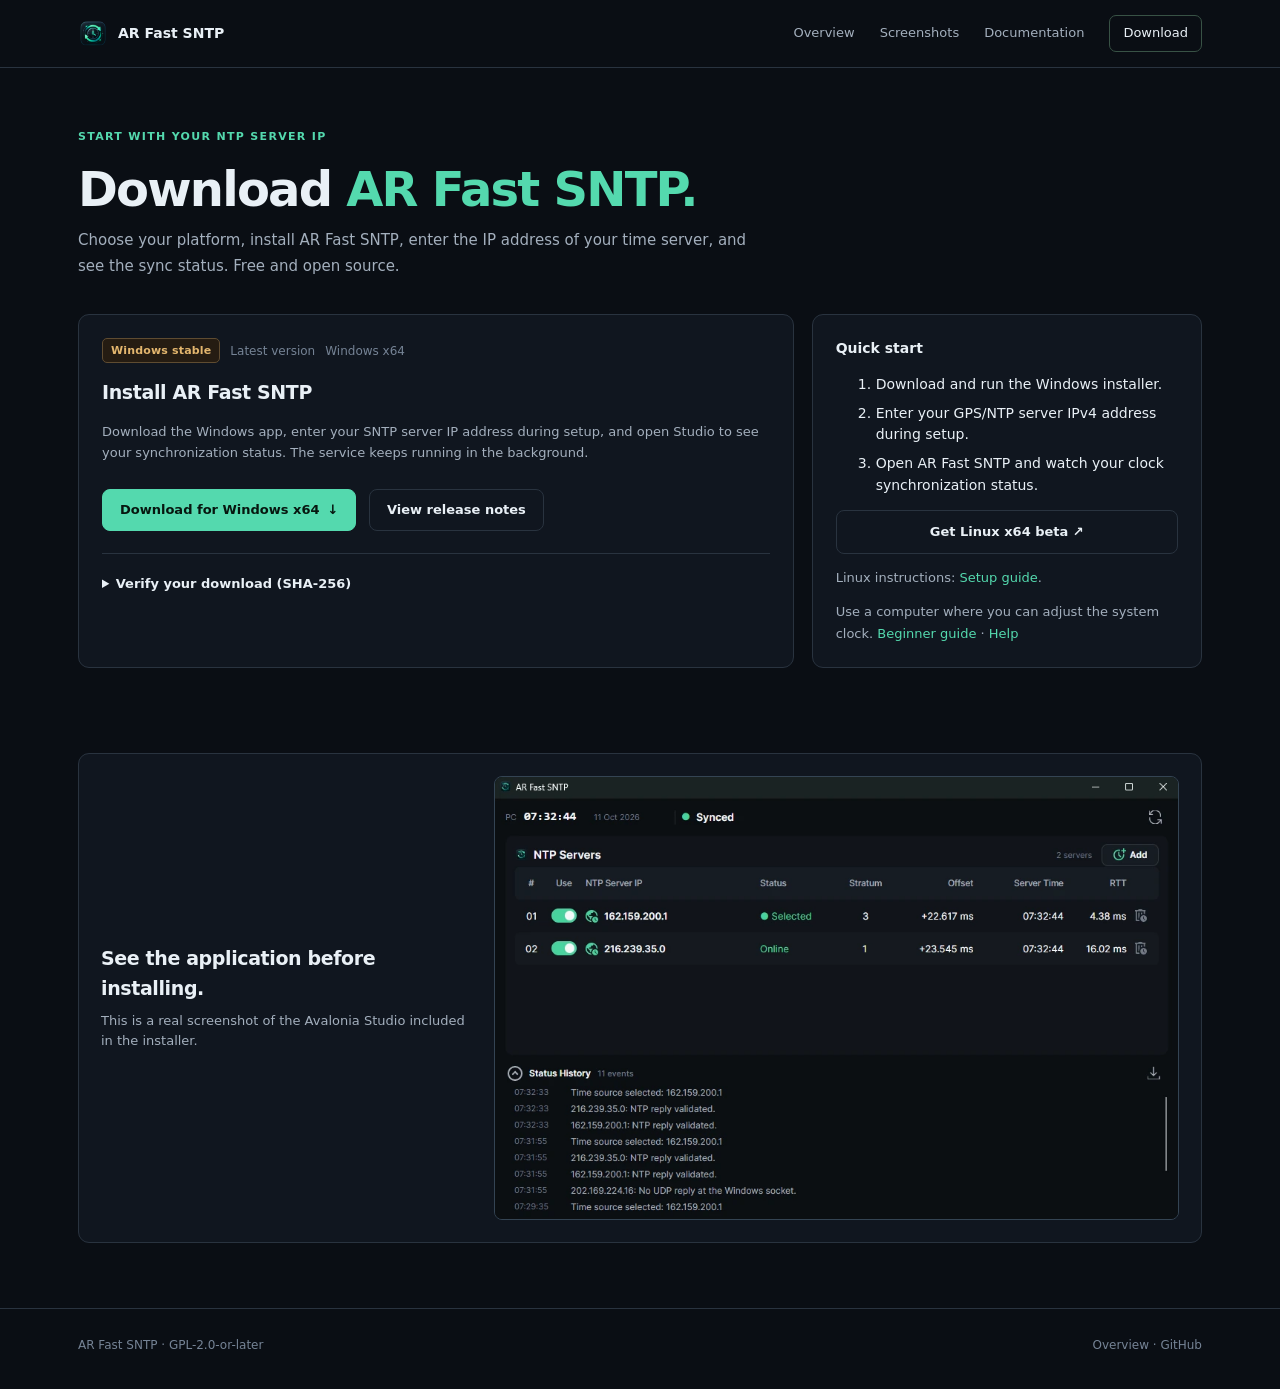
==== commit 656f8f67: "site: highlight three-step time sync and genuine Studio screenshots" ====
--- a/download.html
+++ b/download.html
@@ -1,14 +1,14 @@
 <!doctype html>
 <html lang="en"><head><meta charset="utf-8"><meta name="viewport" content="width=device-width,initial-scale=1">
 <meta name="theme-color" content="#0a0e14"><meta name="color-scheme" content="dark">
-<meta name="description" content="Download AR Fast SNTP or Linux. Enter your NTP/SNTP server IP and get started.">
+<meta name="description" content="Download AR Fast SNTP for Windows or Linux. Enter your server IP address and get started.">
 
 <link rel="canonical" href="https://masarray.github.io/arfast-sntp/download.html">
 <meta name="robots" content="index,follow">
 <meta property="og:type" content="website">
 <meta property="og:site_name" content="AR Fast SNTP">
 <meta property="og:title" content="Download AR Fast SNTP for Windows">
-<meta property="og:description" content="One Windows installer, plus an experimental Linux build. Free and open source.">
+<meta property="og:description" content="A simple Windows installer and Linux desktop beta. Free and open source.">
 <meta property="og:url" content="https://masarray.github.io/arfast-sntp/download.html">
 <meta property="og:image" content="https://masarray.github.io/arfast-sntp/assets/screenshot/Screenshot%202026-10-11%20073259.webp">
 <meta property="og:image:alt" content="Actual AR Fast SNTP Studio with two NTP sources and expanded event history">
@@ -21,21 +21,21 @@
 <main class="shell" id="main">
 <div class="page-heading"><p class="eyebrow">Start with your NTP server IP</p><h1>Download <span>AR Fast SNTP.</span></h1><p class="lead">Choose your platform, install AR Fast SNTP, enter the IP address of your time server, and see the sync status. Free and open source.</p></div>
 <div class="download-grid"><section class="download-panel" aria-labelledby="release">
-<div class="release-meta"><span class="pill">Public release</span><span data-release-version>Latest version</span><span>Windows x64</span></div>
-<h2 id="release">AR Fast SNTP Installer</h2><p>Includes the desktop Studio and background service. During setup, enter your SNTP server IP. After installation, open AR Fast SNTP to see the connection and time sync status.</p>
+<div class="release-meta"><span class="pill">Windows stable</span><span data-release-version>Latest version</span><span>Windows x64</span></div>
+<h2 id="release">Install AR Fast SNTP</h2><p>Download the Windows app, enter your SNTP server IP address during setup, and open Studio to see your synchronization status. The service keeps running in the background.</p>
 <a class="btn primary" href="https://github.com/masarray/arfast-sntp/releases/latest/download/ARFastSNTP-Setup-Windows-x64.exe" data-release-asset="installer">Download for Windows x64 <span aria-hidden="true">↓</span></a>
 <a class="btn secondary" href="https://github.com/masarray/arfast-sntp/releases/latest" data-release-notes>View release notes</a>
-<div class="checksums"><h3>Verify before running</h3><p>Download the <a href="https://github.com/masarray/arfast-sntp/releases/latest/download/ARFastSNTP-Setup-Windows-x64.exe.sha256" data-release-asset="checksum">SHA-256 checksum file</a>, then compare its digest with:</p>
+<details class="checksums"><summary>Verify your download (SHA-256)</summary><p>Download the <a href="https://github.com/masarray/arfast-sntp/releases/latest/download/ARFastSNTP-Setup-Windows-x64.exe.sha256" data-release-asset="checksum">SHA-256 checksum file</a>, then compare its digest with:</p>
 <pre><code>Get-FileHash .\ARFastSNTP-Setup-Windows-x64.exe -Algorithm SHA256</code></pre>
 <p class="micro">Use <a href="https://github.com/masarray/arfast-sntp/releases">all releases</a> for version history. Each GitHub Release records its verified source commit, installer, and checksum. <span data-release-size></span></p>
-</div></section>
+</details></section>
 <aside class="info-panel"><h2>Quick start</h2>
-<ol><li>Download the Windows installer and run it as administrator.</li>
+<ol><li>Download and run the Windows installer.</li>
 <li>Enter your GPS/NTP server IPv4 address during setup.</li>
 <li>Open AR Fast SNTP and watch your clock synchronization status.</li></ol>
-<p><strong>Linux x64 beta:</strong> <a href="https://github.com/masarray/arfast-sntp/releases/tag/linux-v0.1.0-beta.1">Download Linux</a> and follow the <a href="https://github.com/masarray/arfast-sntp/blob/main/docs/LINUX-INSTALL.md">quick setup guide</a>.</p>
+<p><a class="btn secondary" href="https://github.com/masarray/arfast-sntp/releases/tag/linux-v0.1.0-beta.1">Get Linux x64 beta ↗</a></p><p>Linux instructions: <a href="https://github.com/masarray/arfast-sntp/blob/main/docs/LINUX-INSTALL.md">Setup guide</a>.</p>
 
-<p class="micro">Use a PC where you are authorized to change system time. The Windows installer is currently unsigned; verify the official GitHub release and checksum. <a href="https://github.com/masarray/arfast-sntp/blob/main/SUPPORT.md">Installation help</a>.</p>
+<p class="micro">Use a computer where you can adjust the system clock. <a href="https://github.com/masarray/arfast-sntp/blob/main/docs/QUICK-START.md">Beginner guide</a> · <a href="https://github.com/masarray/arfast-sntp/blob/main/SUPPORT.md">Help</a></p>
 </aside></div>
 <section class="download-screenshot" aria-label="Actual Windows Studio preview"><div><h2>See the application before installing.</h2><p>This is a real screenshot of the Avalonia Studio included in the installer.</p></div><a href="assets/screenshot/Screenshot%202026-10-11%20073259.webp" target="_blank" rel="noopener" aria-label="View full-size real AR Fast SNTP Studio screenshot"><img src="assets/screenshot/Screenshot%202026-10-11%20073259.webp" width="920" height="600" loading="lazy" decoding="async" alt="Actual Windows Studio showing time source health and expanded Status History."></a></section>
 </main>
--- a/site.css
+++ b/site.css
@@ -37,3 +37,19 @@
 @media(max-width:900px){.hero,.download-screenshot{grid-template-columns:1fr}.hero-shot{max-width:790px}.download-screenshot{max-width:840px}.shot-grid{grid-template-columns:repeat(2,minmax(0,1fr))}}
 @media(max-width:650px){.shot-grid{grid-template-columns:1fr}.screenshots{padding-block:45px 52px}.download-screenshot{padding:17px;margin-bottom:50px}.hero-shot figcaption{font-size:11px}.nav{flex-wrap:wrap}}
 @media(prefers-reduced-motion:reduce){html{scroll-behavior:auto}}
+
+/* Three-step onboarding, designed for desktop and mobile. */
+.simple-steps{padding-top:12px;padding-bottom:54px}
+.simple-steps h2{font-size:clamp(23px,2.7vw,31px);line-height:1.2;letter-spacing:-.025em;margin:0 0 22px}
+.simple-steps-grid{display:grid;grid-template-columns:repeat(3,minmax(0,1fr));gap:16px}
+.step{border:1px solid var(--line);background:var(--panel);border-radius:11px;padding:20px}
+.step-number{display:inline-flex;color:var(--accent);font-size:12px;font-weight:700;letter-spacing:.1em;margin-bottom:12px}
+.step h3{font-size:15px;margin:0 0 8px}
+.step p{color:var(--muted);font-size:13px;margin:0;line-height:1.65}
+.step-help{font-size:13px;color:var(--muted);margin:18px 0 0}
+.step-help a{color:var(--accent);text-decoration:underline;text-underline-offset:3px}
+.proof-note{font-size:13px;color:var(--muted);line-height:1.65;margin:24px 0 0}
+.checksums summary{font-size:13px;font-weight:650;cursor:pointer}
+.checksums[open] summary{margin-bottom:12px}
+.info-panel .btn{width:100%;white-space:normal;text-align:center;color:var(--fg)}
+@media(max-width:650px){.simple-steps-grid{grid-template-columns:1fr}.simple-steps{padding-bottom:38px}.step{padding:16px}}
